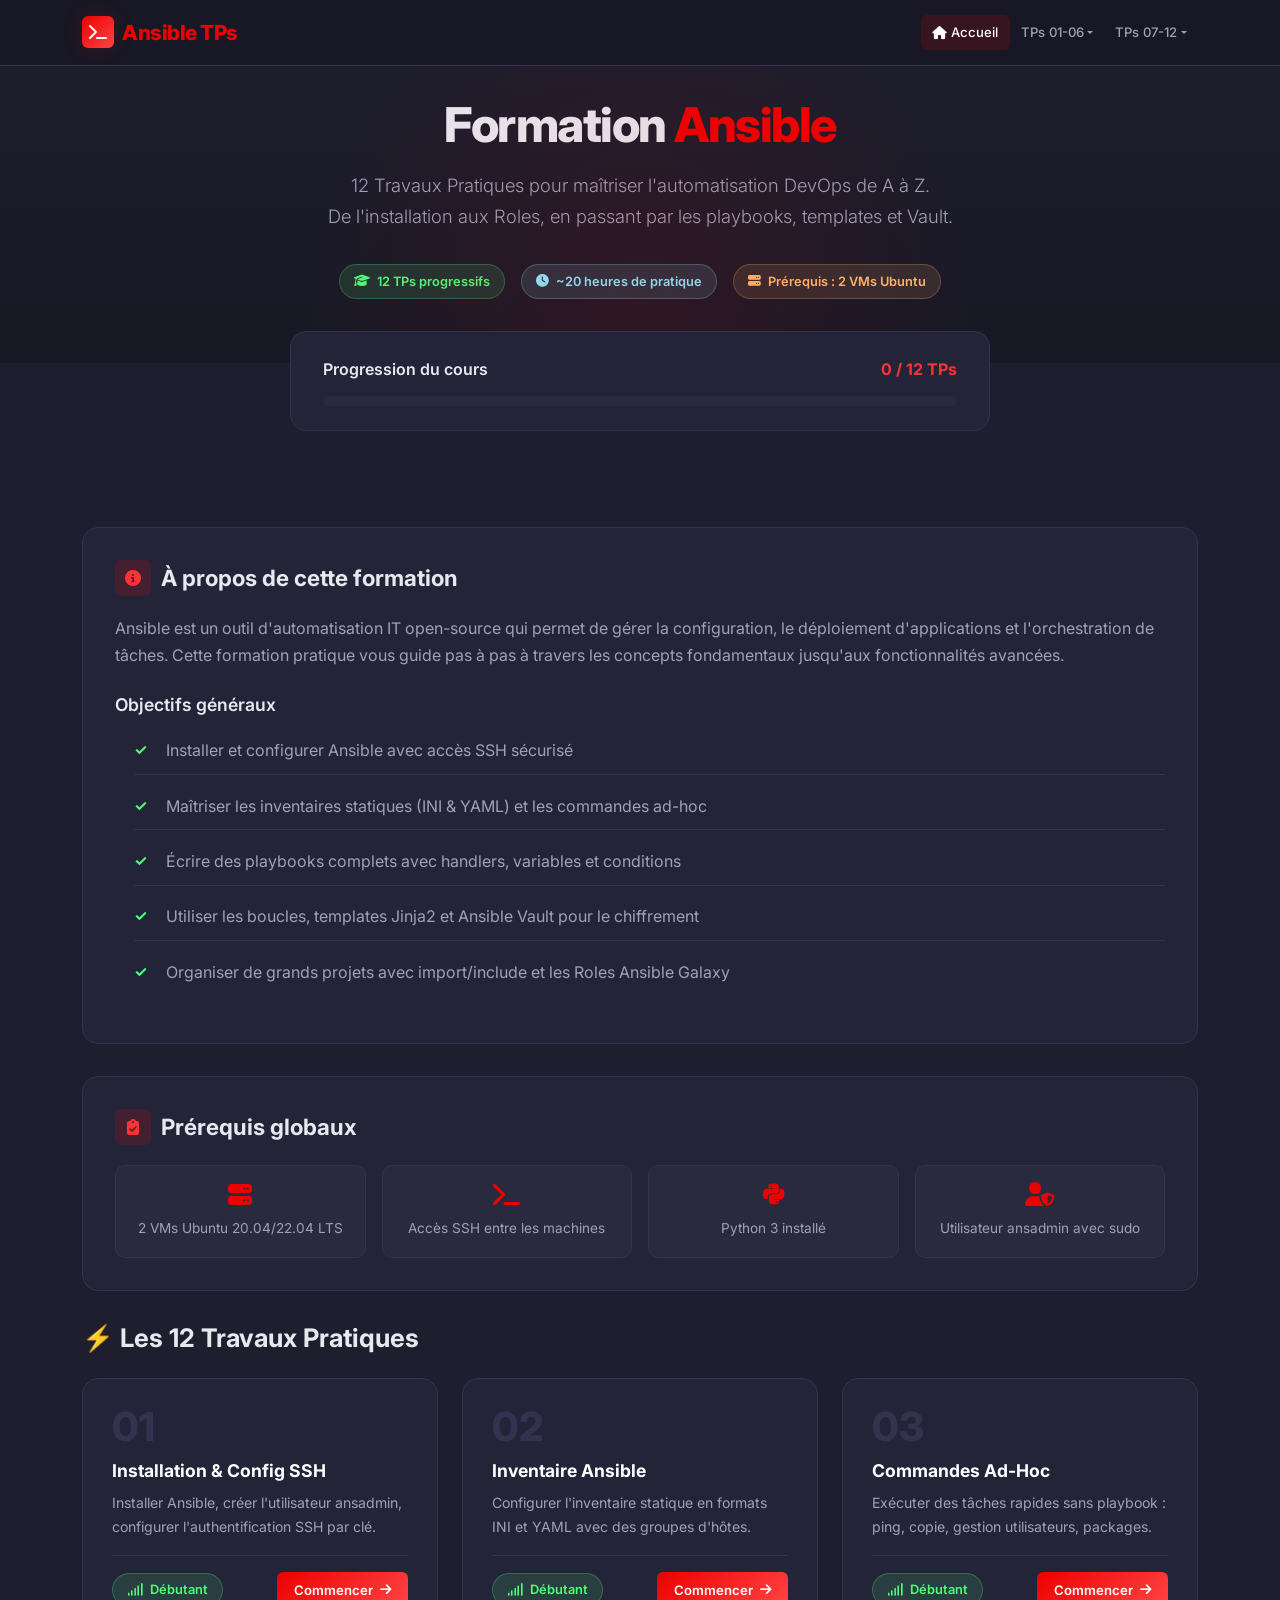
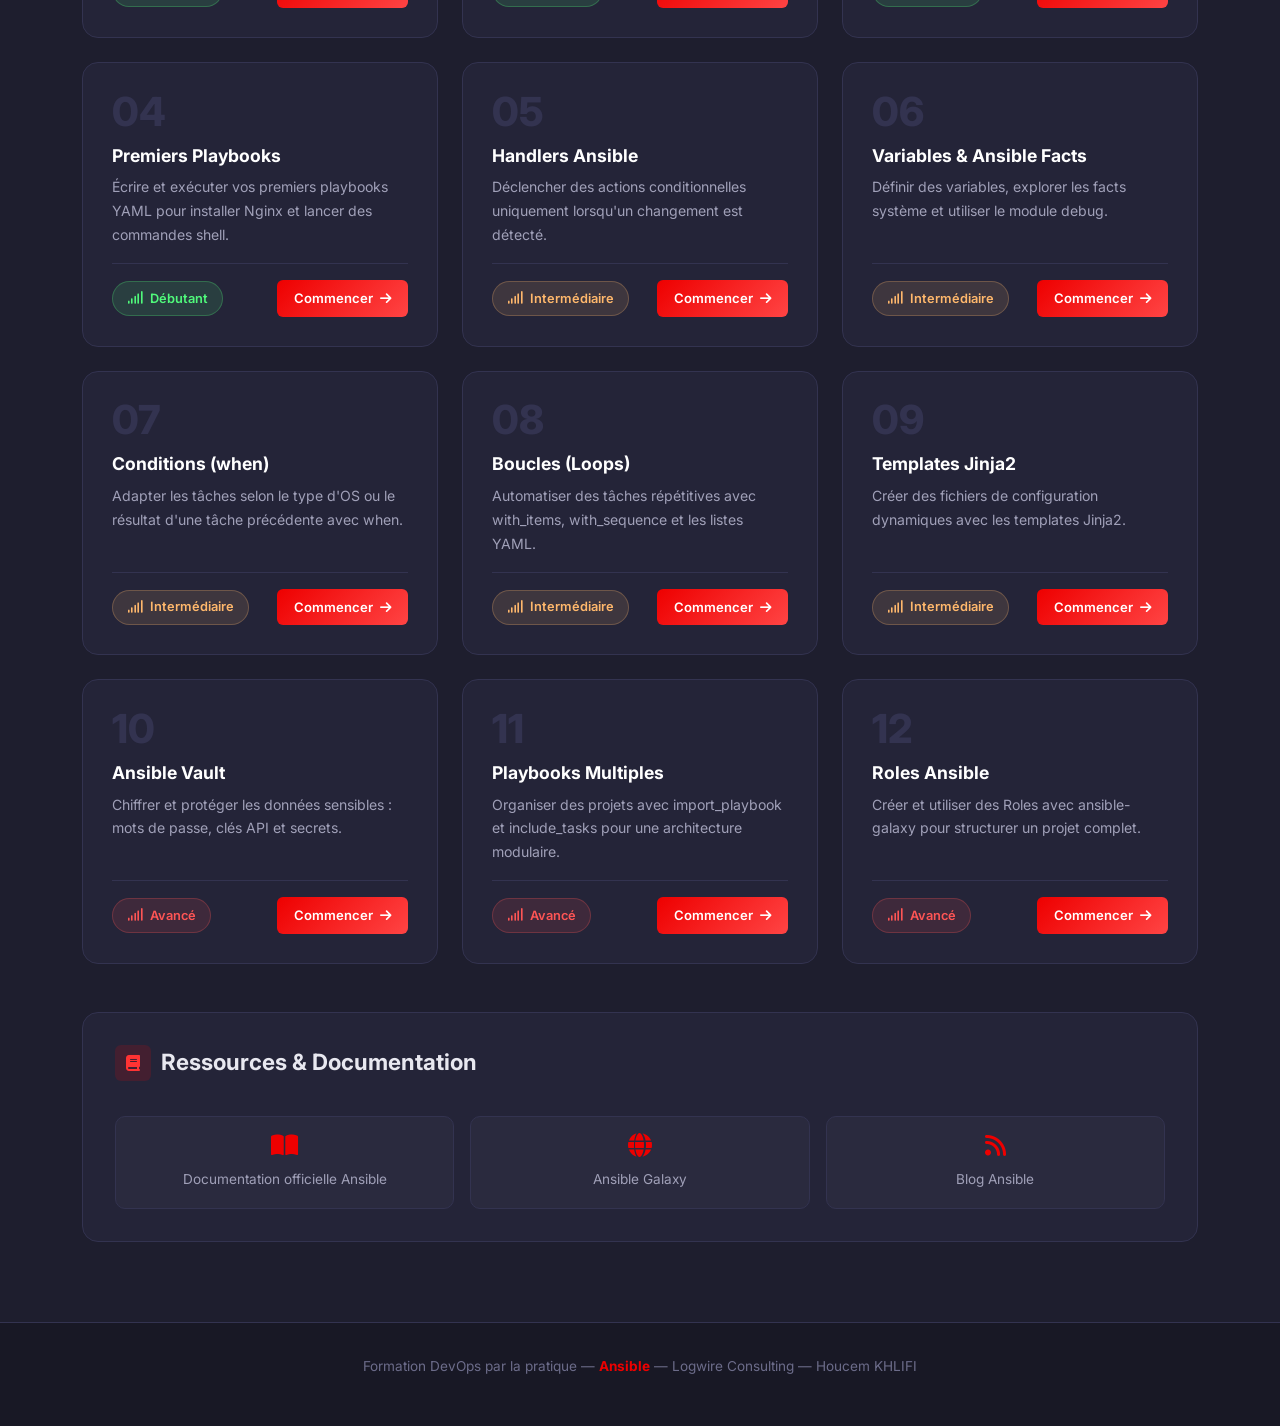
==== ansible-tps/index.html @ 87096431 "initial commit" ====
<!DOCTYPE html>
<html lang="fr">
<head>
  <meta charset="UTF-8">
  <meta name="viewport" content="width=device-width, initial-scale=1.0">
  <title>Formation Ansible — 12 Travaux Pratiques DevOps</title>
  <meta name="description" content="Série complète de 12 TPs Ansible pour maîtriser l'automatisation DevOps : installation, inventaire, playbooks, handlers, variables, templates, vault, roles.">
  <link href="https://cdn.jsdelivr.net/npm/bootstrap@5.3.3/dist/css/bootstrap.min.css" rel="stylesheet">
  <link href="https://cdnjs.cloudflare.com/ajax/libs/font-awesome/6.5.1/css/all.min.css" rel="stylesheet">
  <link href="assets/style.css" rel="stylesheet">
</head>
<body>

<!-- Navbar -->
<nav class="navbar navbar-expand-lg navbar-custom fixed-top">
  <div class="container">
    <a class="navbar-brand" href="index.html">
      <span class="brand-icon"><i class="fas fa-terminal"></i></span>
      Ansible TPs
    </a>
    <button class="navbar-toggler" type="button" data-bs-toggle="collapse" data-bs-target="#navbarNav" style="border-color: var(--border);">
      <span class="navbar-toggler-icon"></span>
    </button>
    <div class="collapse navbar-collapse" id="navbarNav">
      <ul class="navbar-nav ms-auto">
        <li class="nav-item"><a class="nav-link active" href="index.html"><i class="fas fa-home"></i> Accueil</a></li>
        <li class="nav-item dropdown">
          <a class="nav-link dropdown-toggle" href="#" data-bs-toggle="dropdown">TPs 01-06</a>
          <ul class="dropdown-menu">
            <li><a class="dropdown-item" href="tp-01-installation/tp-01.html">TP 01 — Installation</a></li>
            <li><a class="dropdown-item" href="tp-02-inventaire/tp-02.html">TP 02 — Inventaire</a></li>
            <li><a class="dropdown-item" href="tp-03-adhoc/tp-03.html">TP 03 — Ad-Hoc</a></li>
            <li><a class="dropdown-item" href="tp-04-playbooks-base/tp-04.html">TP 04 — Playbooks</a></li>
            <li><a class="dropdown-item" href="tp-05-handlers/tp-05.html">TP 05 — Handlers</a></li>
            <li><a class="dropdown-item" href="tp-06-variables/tp-06.html">TP 06 — Variables</a></li>
          </ul>
        </li>
        <li class="nav-item dropdown">
          <a class="nav-link dropdown-toggle" href="#" data-bs-toggle="dropdown">TPs 07-12</a>
          <ul class="dropdown-menu">
            <li><a class="dropdown-item" href="tp-07-conditions/tp-07.html">TP 07 — Conditions</a></li>
            <li><a class="dropdown-item" href="tp-08-boucles/tp-08.html">TP 08 — Boucles</a></li>
            <li><a class="dropdown-item" href="tp-09-templates-jinja2/tp-09.html">TP 09 — Templates</a></li>
            <li><a class="dropdown-item" href="tp-10-vault/tp-10.html">TP 10 — Vault</a></li>
            <li><a class="dropdown-item" href="tp-11-playbooks-multiples/tp-11.html">TP 11 — Multi-Playbooks</a></li>
            <li><a class="dropdown-item" href="tp-12-roles/tp-12.html">TP 12 — Roles</a></li>
          </ul>
        </li>
      </ul>
    </div>
  </div>
</nav>

<!-- Hero -->
<section class="index-hero">
  <div class="container">
    <h1>Formation <span>Ansible</span></h1>
    <p class="lead">12 Travaux Pratiques pour maîtriser l'automatisation DevOps de A à Z.<br>De l'installation aux Roles, en passant par les playbooks, templates et Vault.</p>
    <div class="d-flex justify-content-center gap-3 flex-wrap">
      <span class="badge-level"><i class="fas fa-graduation-cap"></i> 12 TPs progressifs</span>
      <span class="badge-duration"><i class="fas fa-clock"></i> ~20 heures de pratique</span>
      <span class="badge-level intermediate"><i class="fas fa-server"></i> Prérequis : 2 VMs Ubuntu</span>
    </div>
  </div>
</section>

<!-- Progress -->
<div class="container">
  <div class="progress-section">
    <div class="d-flex justify-content-between align-items-center">
      <span style="font-weight:600;">Progression du cours</span>
      <span class="text-accent" style="font-weight:700;" id="progress-text">0 / 12 TPs</span>
    </div>
    <div class="progress-bar-custom">
      <div class="progress-bar-fill" id="progress-fill"></div>
    </div>
  </div>
</div>

<!-- Introduction -->
<section class="tp-content">
  <div class="container">
    <div class="section-block animate-in">
      <h2>
        <span class="section-icon"><i class="fas fa-info-circle"></i></span>
        À propos de cette formation
      </h2>
      <p>Ansible est un outil d'automatisation IT open-source qui permet de gérer la configuration, le déploiement d'applications et l'orchestration de tâches. Cette formation pratique vous guide pas à pas à travers les concepts fondamentaux jusqu'aux fonctionnalités avancées.</p>
      
      <h3>Objectifs généraux</h3>
      <ul class="objective-list">
        <li>Installer et configurer Ansible avec accès SSH sécurisé</li>
        <li>Maîtriser les inventaires statiques (INI &amp; YAML) et les commandes ad-hoc</li>
        <li>Écrire des playbooks complets avec handlers, variables et conditions</li>
        <li>Utiliser les boucles, templates Jinja2 et Ansible Vault pour le chiffrement</li>
        <li>Organiser de grands projets avec import/include et les Roles Ansible Galaxy</li>
      </ul>
    </div>

    <!-- Prérequis -->
    <div class="section-block animate-in">
      <h2>
        <span class="section-icon"><i class="fas fa-clipboard-check"></i></span>
        Prérequis globaux
      </h2>
      <div class="prereq-grid">
        <div class="prereq-item">
          <i class="fas fa-server"></i>
          <span>2 VMs Ubuntu 20.04/22.04 LTS</span>
        </div>
        <div class="prereq-item">
          <i class="fas fa-terminal"></i>
          <span>Accès SSH entre les machines</span>
        </div>
        <div class="prereq-item">
          <i class="fab fa-python"></i>
          <span>Python 3 installé</span>
        </div>
        <div class="prereq-item">
          <i class="fas fa-user-shield"></i>
          <span>Utilisateur ansadmin avec sudo</span>
        </div>
      </div>
    </div>

    <!-- TP Cards -->
    <h2 class="mb-4" style="font-weight:700; font-size:1.6rem;">
      <span style="color:var(--accent)">⚡</span> Les 12 Travaux Pratiques
    </h2>
    <div class="row g-4">

      <!-- TP 01 -->
      <div class="col-md-6 col-lg-4 animate-in">
        <div class="tp-card">
          <div class="tp-card-number">01</div>
          <h3>Installation & Config SSH</h3>
          <p>Installer Ansible, créer l'utilisateur ansadmin, configurer l'authentification SSH par clé.</p>
          <div class="card-footer-custom">
            <span class="badge-level"><i class="fas fa-signal"></i> Débutant</span>
            <a href="tp-01-installation/tp-01.html" class="btn-start">Commencer <i class="fas fa-arrow-right"></i></a>
          </div>
        </div>
      </div>

      <!-- TP 02 -->
      <div class="col-md-6 col-lg-4 animate-in">
        <div class="tp-card">
          <div class="tp-card-number">02</div>
          <h3>Inventaire Ansible</h3>
          <p>Configurer l'inventaire statique en formats INI et YAML avec des groupes d'hôtes.</p>
          <div class="card-footer-custom">
            <span class="badge-level"><i class="fas fa-signal"></i> Débutant</span>
            <a href="tp-02-inventaire/tp-02.html" class="btn-start">Commencer <i class="fas fa-arrow-right"></i></a>
          </div>
        </div>
      </div>

      <!-- TP 03 -->
      <div class="col-md-6 col-lg-4 animate-in">
        <div class="tp-card">
          <div class="tp-card-number">03</div>
          <h3>Commandes Ad-Hoc</h3>
          <p>Exécuter des tâches rapides sans playbook : ping, copie, gestion utilisateurs, packages.</p>
          <div class="card-footer-custom">
            <span class="badge-level"><i class="fas fa-signal"></i> Débutant</span>
            <a href="tp-03-adhoc/tp-03.html" class="btn-start">Commencer <i class="fas fa-arrow-right"></i></a>
          </div>
        </div>
      </div>

      <!-- TP 04 -->
      <div class="col-md-6 col-lg-4 animate-in">
        <div class="tp-card">
          <div class="tp-card-number">04</div>
          <h3>Premiers Playbooks</h3>
          <p>Écrire et exécuter vos premiers playbooks YAML pour installer Nginx et lancer des commandes shell.</p>
          <div class="card-footer-custom">
            <span class="badge-level"><i class="fas fa-signal"></i> Débutant</span>
            <a href="tp-04-playbooks-base/tp-04.html" class="btn-start">Commencer <i class="fas fa-arrow-right"></i></a>
          </div>
        </div>
      </div>

      <!-- TP 05 -->
      <div class="col-md-6 col-lg-4 animate-in">
        <div class="tp-card">
          <div class="tp-card-number">05</div>
          <h3>Handlers Ansible</h3>
          <p>Déclencher des actions conditionnelles uniquement lorsqu'un changement est détecté.</p>
          <div class="card-footer-custom">
            <span class="badge-level intermediate"><i class="fas fa-signal"></i> Intermédiaire</span>
            <a href="tp-05-handlers/tp-05.html" class="btn-start">Commencer <i class="fas fa-arrow-right"></i></a>
          </div>
        </div>
      </div>

      <!-- TP 06 -->
      <div class="col-md-6 col-lg-4 animate-in">
        <div class="tp-card">
          <div class="tp-card-number">06</div>
          <h3>Variables & Ansible Facts</h3>
          <p>Définir des variables, explorer les facts système et utiliser le module debug.</p>
          <div class="card-footer-custom">
            <span class="badge-level intermediate"><i class="fas fa-signal"></i> Intermédiaire</span>
            <a href="tp-06-variables/tp-06.html" class="btn-start">Commencer <i class="fas fa-arrow-right"></i></a>
          </div>
        </div>
      </div>

      <!-- TP 07 -->
      <div class="col-md-6 col-lg-4 animate-in">
        <div class="tp-card">
          <div class="tp-card-number">07</div>
          <h3>Conditions (when)</h3>
          <p>Adapter les tâches selon le type d'OS ou le résultat d'une tâche précédente avec when.</p>
          <div class="card-footer-custom">
            <span class="badge-level intermediate"><i class="fas fa-signal"></i> Intermédiaire</span>
            <a href="tp-07-conditions/tp-07.html" class="btn-start">Commencer <i class="fas fa-arrow-right"></i></a>
          </div>
        </div>
      </div>

      <!-- TP 08 -->
      <div class="col-md-6 col-lg-4 animate-in">
        <div class="tp-card">
          <div class="tp-card-number">08</div>
          <h3>Boucles (Loops)</h3>
          <p>Automatiser des tâches répétitives avec with_items, with_sequence et les listes YAML.</p>
          <div class="card-footer-custom">
            <span class="badge-level intermediate"><i class="fas fa-signal"></i> Intermédiaire</span>
            <a href="tp-08-boucles/tp-08.html" class="btn-start">Commencer <i class="fas fa-arrow-right"></i></a>
          </div>
        </div>
      </div>

      <!-- TP 09 -->
      <div class="col-md-6 col-lg-4 animate-in">
        <div class="tp-card">
          <div class="tp-card-number">09</div>
          <h3>Templates Jinja2</h3>
          <p>Créer des fichiers de configuration dynamiques avec les templates Jinja2.</p>
          <div class="card-footer-custom">
            <span class="badge-level intermediate"><i class="fas fa-signal"></i> Intermédiaire</span>
            <a href="tp-09-templates-jinja2/tp-09.html" class="btn-start">Commencer <i class="fas fa-arrow-right"></i></a>
          </div>
        </div>
      </div>

      <!-- TP 10 -->
      <div class="col-md-6 col-lg-4 animate-in">
        <div class="tp-card">
          <div class="tp-card-number">10</div>
          <h3>Ansible Vault</h3>
          <p>Chiffrer et protéger les données sensibles : mots de passe, clés API et secrets.</p>
          <div class="card-footer-custom">
            <span class="badge-level advanced"><i class="fas fa-signal"></i> Avancé</span>
            <a href="tp-10-vault/tp-10.html" class="btn-start">Commencer <i class="fas fa-arrow-right"></i></a>
          </div>
        </div>
      </div>

      <!-- TP 11 -->
      <div class="col-md-6 col-lg-4 animate-in">
        <div class="tp-card">
          <div class="tp-card-number">11</div>
          <h3>Playbooks Multiples</h3>
          <p>Organiser des projets avec import_playbook et include_tasks pour une architecture modulaire.</p>
          <div class="card-footer-custom">
            <span class="badge-level advanced"><i class="fas fa-signal"></i> Avancé</span>
            <a href="tp-11-playbooks-multiples/tp-11.html" class="btn-start">Commencer <i class="fas fa-arrow-right"></i></a>
          </div>
        </div>
      </div>

      <!-- TP 12 -->
      <div class="col-md-6 col-lg-4 animate-in">
        <div class="tp-card">
          <div class="tp-card-number">12</div>
          <h3>Roles Ansible</h3>
          <p>Créer et utiliser des Roles avec ansible-galaxy pour structurer un projet complet.</p>
          <div class="card-footer-custom">
            <span class="badge-level advanced"><i class="fas fa-signal"></i> Avancé</span>
            <a href="tp-12-roles/tp-12.html" class="btn-start">Commencer <i class="fas fa-arrow-right"></i></a>
          </div>
        </div>
      </div>

    </div>

    <!-- Documentation links -->
    <div class="section-block mt-5 animate-in">
      <h2>
        <span class="section-icon"><i class="fas fa-book"></i></span>
        Ressources & Documentation
      </h2>
      <div class="row g-3 mt-2">
        <div class="col-md-4">
          <a href="https://docs.ansible.com/" target="_blank" class="prereq-item d-block text-decoration-none">
            <i class="fas fa-book-open"></i>
            <span>Documentation officielle Ansible</span>
          </a>
        </div>
        <div class="col-md-4">
          <a href="https://galaxy.ansible.com/" target="_blank" class="prereq-item d-block text-decoration-none">
            <i class="fas fa-globe"></i>
            <span>Ansible Galaxy</span>
          </a>
        </div>
        <div class="col-md-4">
          <a href="https://www.ansible.com/blog" target="_blank" class="prereq-item d-block text-decoration-none">
            <i class="fas fa-rss"></i>
            <span>Blog Ansible</span>
          </a>
        </div>
      </div>
    </div>
  </div>
</section>

<!-- Footer -->
<footer class="footer">
  <div class="container">
    <p>Formation DevOps par la pratique — <span class="footer-brand">Ansible</span> — Logwire Consulting — Houcem KHLIFI</p>
  </div>
</footer>

<script src="https://cdn.jsdelivr.net/npm/bootstrap@5.3.3/dist/js/bootstrap.bundle.min.js"></script>
<script>
// Simple progress tracker using localStorage
document.addEventListener('DOMContentLoaded', function() {
  const total = 12;
  let completed = 0;
  for(let i = 1; i <= total; i++) {
    if(localStorage.getItem('tp-' + String(i).padStart(2,'0') + '-done') === 'true') completed++;
  }
  const pct = Math.round((completed / total) * 100);
  document.getElementById('progress-fill').style.width = pct + '%';
  document.getElementById('progress-text').textContent = completed + ' / ' + total + ' TPs';
});
</script>
</body>
</html>
---- ansible-tps/assets/style.css ----
/* ===== Ansible TPs - Design System ===== */
@import url('https://fonts.googleapis.com/css2?family=Inter:wght@300;400;500;600;700;800&family=JetBrains+Mono:wght@400;500;600&display=swap');

:root {
  --bg-primary: #1e1e2e;
  --bg-secondary: #181825;
  --bg-card: #242438;
  --bg-code: #282a36;
  --bg-surface: #2a2a3e;
  --accent: #EE0000;
  --accent-bright: #ff3333;
  --accent-dark: #bb0000;
  --accent-glow: rgba(238, 0, 0, 0.15);
  --text-primary: #e8e8f0;
  --text-secondary: #a0a0b8;
  --text-muted: #6c6c8a;
  --border: #333350;
  --border-light: #3a3a55;
  --success: #50fa7b;
  --warning: #ffb86c;
  --info: #8be9fd;
  --danger: #ff5555;
  --gradient-accent: linear-gradient(135deg, #EE0000, #ff4444);
  --gradient-dark: linear-gradient(180deg, #1e1e2e, #181825);
  --shadow-sm: 0 2px 8px rgba(0,0,0,0.2);
  --shadow-md: 0 4px 16px rgba(0,0,0,0.3);
  --shadow-lg: 0 8px 32px rgba(0,0,0,0.4);
  --shadow-glow: 0 0 20px rgba(238, 0, 0, 0.2);
  --radius-sm: 6px;
  --radius-md: 10px;
  --radius-lg: 16px;
  --radius-xl: 24px;
  --transition: all 0.3s cubic-bezier(0.4, 0, 0.2, 1);
}

*, *::before, *::after { box-sizing: border-box; margin: 0; padding: 0; }

html { scroll-behavior: smooth; }

body {
  font-family: 'Inter', -apple-system, BlinkMacSystemFont, sans-serif;
  background: var(--bg-primary);
  color: var(--text-primary);
  line-height: 1.7;
  min-height: 100vh;
  -webkit-font-smoothing: antialiased;
}

/* ===== Scrollbar ===== */
::-webkit-scrollbar { width: 8px; }
::-webkit-scrollbar-track { background: var(--bg-secondary); }
::-webkit-scrollbar-thumb { background: var(--border); border-radius: 4px; }
::-webkit-scrollbar-thumb:hover { background: var(--accent); }

/* ===== Navbar ===== */
.navbar-custom {
  background: rgba(24, 24, 37, 0.95) !important;
  backdrop-filter: blur(20px);
  -webkit-backdrop-filter: blur(20px);
  border-bottom: 1px solid var(--border);
  padding: 0.6rem 0;
  transition: var(--transition);
}
.navbar-custom .navbar-brand {
  font-weight: 800;
  font-size: 1.3rem;
  color: var(--accent) !important;
  letter-spacing: -0.5px;
  display: flex;
  align-items: center;
  gap: 0.5rem;
}
.navbar-custom .navbar-brand .brand-icon {
  width: 32px; height: 32px;
  background: var(--gradient-accent);
  border-radius: var(--radius-sm);
  display: flex; align-items: center; justify-content: center;
  font-size: 1rem; color: #fff;
  box-shadow: var(--shadow-glow);
}
.navbar-custom .nav-link {
  color: var(--text-secondary) !important;
  font-size: 0.82rem;
  font-weight: 500;
  padding: 0.4rem 0.7rem !important;
  border-radius: var(--radius-sm);
  transition: var(--transition);
}
.navbar-custom .nav-link:hover,
.navbar-custom .nav-link.active {
  color: #fff !important;
  background: var(--accent-glow);
}
.navbar-custom .dropdown-menu {
  background: var(--bg-card);
  border: 1px solid var(--border);
  border-radius: var(--radius-md);
  box-shadow: var(--shadow-lg);
  padding: 0.5rem;
}
.navbar-custom .dropdown-item {
  color: var(--text-secondary);
  border-radius: var(--radius-sm);
  padding: 0.5rem 0.8rem;
  font-size: 0.85rem;
  transition: var(--transition);
}
.navbar-custom .dropdown-item:hover {
  background: var(--accent-glow);
  color: #fff;
}

/* ===== Hero / Header ===== */
.tp-hero {
  background: var(--gradient-dark);
  padding: 5rem 0 3rem;
  position: relative;
  overflow: hidden;
  border-bottom: 1px solid var(--border);
}
.tp-hero::before {
  content: '';
  position: absolute;
  top: -50%;
  right: -20%;
  width: 600px;
  height: 600px;
  background: radial-gradient(circle, rgba(238,0,0,0.08) 0%, transparent 70%);
  pointer-events: none;
}
.tp-hero .tp-number {
  display: inline-flex;
  align-items: center;
  gap: 0.5rem;
  background: var(--accent-glow);
  border: 1px solid rgba(238,0,0,0.3);
  color: var(--accent-bright);
  font-weight: 700;
  font-size: 0.85rem;
  padding: 0.4rem 1rem;
  border-radius: 50px;
  margin-bottom: 1rem;
  letter-spacing: 0.5px;
}
.tp-hero h1 {
  font-size: 2.5rem;
  font-weight: 800;
  letter-spacing: -1px;
  margin-bottom: 1rem;
  background: linear-gradient(135deg, #fff 0%, #ccc 100%);
  -webkit-background-clip: text;
  -webkit-text-fill-color: transparent;
  background-clip: text;
}
.tp-hero .meta-badges {
  display: flex;
  gap: 0.8rem;
  flex-wrap: wrap;
  margin-top: 1rem;
}
.badge-level, .badge-duration {
  display: inline-flex;
  align-items: center;
  gap: 0.4rem;
  padding: 0.35rem 0.9rem;
  border-radius: 50px;
  font-size: 0.8rem;
  font-weight: 600;
}
.badge-level { background: rgba(80,250,123,0.12); color: var(--success); border: 1px solid rgba(80,250,123,0.25); }
.badge-level.intermediate { background: rgba(255,184,108,0.12); color: var(--warning); border: 1px solid rgba(255,184,108,0.25); }
.badge-level.advanced { background: rgba(255,85,85,0.12); color: var(--danger); border: 1px solid rgba(255,85,85,0.25); }
.badge-duration { background: rgba(139,233,253,0.12); color: var(--info); border: 1px solid rgba(139,233,253,0.25); }

/* ===== Content Sections ===== */
.tp-content { padding: 3rem 0; }

.section-block {
  background: var(--bg-card);
  border: 1px solid var(--border);
  border-radius: var(--radius-lg);
  padding: 2rem;
  margin-bottom: 2rem;
  transition: var(--transition);
}
.section-block:hover {
  border-color: var(--border-light);
  box-shadow: var(--shadow-md);
}
.section-block h2 {
  font-size: 1.4rem;
  font-weight: 700;
  margin-bottom: 1.2rem;
  display: flex;
  align-items: center;
  gap: 0.6rem;
}
.section-block h2 .section-icon {
  width: 36px; height: 36px;
  background: var(--accent-glow);
  border-radius: var(--radius-sm);
  display: flex; align-items: center; justify-content: center;
  color: var(--accent-bright);
  font-size: 1rem;
  flex-shrink: 0;
}
.section-block h3 {
  font-size: 1.1rem;
  font-weight: 600;
  margin: 1.5rem 0 0.8rem;
  color: var(--text-primary);
}
.section-block ul { padding-left: 1.2rem; }
.section-block ul li {
  margin-bottom: 0.5rem;
  color: var(--text-secondary);
}
.section-block ul li::marker { color: var(--accent); }
.section-block p { color: var(--text-secondary); margin-bottom: 0.8rem; }

/* ===== Objective List ===== */
.objective-list {
  list-style: none;
  padding: 0;
}
.objective-list li {
  padding: 0.6rem 0 0.6rem 2rem;
  position: relative;
  color: var(--text-secondary);
  border-bottom: 1px solid var(--border);
}
.objective-list li:last-child { border-bottom: none; }
.objective-list li::before {
  content: '✓';
  position: absolute;
  left: 0;
  color: var(--success);
  font-weight: 700;
  font-size: 0.95rem;
}

/* ===== Step Cards ===== */
.step-card {
  background: var(--bg-surface);
  border: 1px solid var(--border);
  border-radius: var(--radius-md);
  padding: 1.5rem;
  margin-bottom: 1.2rem;
  position: relative;
  transition: var(--transition);
}
.step-card:hover {
  border-color: rgba(238,0,0,0.3);
  transform: translateX(4px);
}
.step-card .step-number {
  position: absolute;
  top: -10px;
  left: 20px;
  background: var(--gradient-accent);
  color: #fff;
  width: 28px; height: 28px;
  border-radius: 50%;
  display: flex; align-items: center; justify-content: center;
  font-size: 0.8rem;
  font-weight: 700;
  box-shadow: var(--shadow-glow);
}
.step-card h4 {
  font-size: 1rem;
  font-weight: 600;
  margin-bottom: 0.8rem;
  padding-left: 0.5rem;
}
.step-card p {
  color: var(--text-secondary);
  font-size: 0.92rem;
}

/* ===== Code Blocks ===== */
.code-wrapper {
  position: relative;
  margin: 1rem 0;
  border-radius: var(--radius-md);
  overflow: hidden;
  border: 1px solid var(--border);
}
.code-header {
  background: #21222c;
  padding: 0.5rem 1rem;
  display: flex;
  justify-content: space-between;
  align-items: center;
  border-bottom: 1px solid var(--border);
}
.code-header .file-name {
  font-family: 'JetBrains Mono', monospace;
  font-size: 0.78rem;
  color: var(--text-muted);
  display: flex;
  align-items: center;
  gap: 0.4rem;
}
.code-header .file-name i { color: var(--accent); font-size: 0.7rem; }
.code-header .copy-btn {
  background: transparent;
  border: 1px solid var(--border);
  color: var(--text-muted);
  font-size: 0.75rem;
  padding: 0.25rem 0.6rem;
  border-radius: var(--radius-sm);
  cursor: pointer;
  transition: var(--transition);
  font-family: 'Inter', sans-serif;
}
.code-header .copy-btn:hover {
  border-color: var(--accent);
  color: var(--accent);
}
.code-wrapper pre {
  margin: 0;
  padding: 1.2rem;
  background: var(--bg-code);
  overflow-x: auto;
}
.code-wrapper pre code {
  font-family: 'JetBrains Mono', monospace;
  font-size: 0.85rem;
  line-height: 1.6;
}

/* Console output */
.console-output {
  background: #0d1117;
  border: 1px solid #30363d;
  border-radius: var(--radius-md);
  padding: 1.2rem;
  margin: 1rem 0;
  font-family: 'JetBrains Mono', monospace;
  font-size: 0.82rem;
  color: #58a6ff;
  line-height: 1.6;
  overflow-x: auto;
}
.console-output .prompt { color: var(--success); }
.console-output .output { color: #c9d1d9; }
.console-output .highlight { color: var(--warning); }
.console-output .error { color: var(--danger); }

/* ===== Architecture Diagram ===== */
.architecture-box {
  background: var(--bg-code);
  border: 1px solid var(--border);
  border-radius: var(--radius-md);
  padding: 1.5rem;
  margin: 1rem 0;
  font-family: 'JetBrains Mono', monospace;
  font-size: 0.82rem;
  line-height: 1.5;
  color: var(--info);
  overflow-x: auto;
  white-space: pre;
}

/* ===== Key Points ===== */
.key-points {
  background: linear-gradient(135deg, rgba(238,0,0,0.08) 0%, rgba(238,0,0,0.02) 100%);
  border: 1px solid rgba(238,0,0,0.2);
  border-left: 4px solid var(--accent);
  border-radius: var(--radius-md);
  padding: 1.5rem;
  margin: 1.5rem 0;
}
.key-points h3 {
  color: var(--accent-bright);
  font-size: 1rem;
  font-weight: 700;
  margin-bottom: 0.8rem !important;
  margin-top: 0 !important;
  display: flex;
  align-items: center;
  gap: 0.5rem;
}
.key-points ul { padding-left: 1rem; }
.key-points li { color: var(--text-secondary); margin-bottom: 0.4rem; font-size: 0.92rem; }

/* ===== Info / Warning boxes ===== */
.info-box {
  background: rgba(139,233,253,0.06);
  border: 1px solid rgba(139,233,253,0.2);
  border-left: 4px solid var(--info);
  border-radius: var(--radius-md);
  padding: 1rem 1.2rem;
  margin: 1rem 0;
  color: var(--text-secondary);
  font-size: 0.92rem;
}
.warning-box {
  background: rgba(255,184,108,0.06);
  border: 1px solid rgba(255,184,108,0.2);
  border-left: 4px solid var(--warning);
  border-radius: var(--radius-md);
  padding: 1rem 1.2rem;
  margin: 1rem 0;
  color: var(--text-secondary);
  font-size: 0.92rem;
}

/* ===== Navigation Buttons ===== */
.tp-nav {
  display: flex;
  justify-content: space-between;
  align-items: center;
  gap: 1rem;
  padding: 2rem 0;
  margin-top: 2rem;
  border-top: 1px solid var(--border);
}
.tp-nav a {
  display: inline-flex;
  align-items: center;
  gap: 0.5rem;
  padding: 0.7rem 1.5rem;
  border-radius: var(--radius-md);
  text-decoration: none;
  font-weight: 600;
  font-size: 0.9rem;
  transition: var(--transition);
}
.btn-prev {
  background: var(--bg-surface);
  border: 1px solid var(--border);
  color: var(--text-secondary);
}
.btn-prev:hover { border-color: var(--accent); color: #fff; transform: translateX(-4px); }
.btn-next {
  background: var(--gradient-accent);
  border: none;
  color: #fff;
  box-shadow: var(--shadow-glow);
}
.btn-next:hover { transform: translateX(4px); box-shadow: 0 0 30px rgba(238,0,0,0.3); }

/* ===== Footer ===== */
.footer {
  background: var(--bg-secondary);
  border-top: 1px solid var(--border);
  padding: 2rem 0;
  text-align: center;
  color: var(--text-muted);
  font-size: 0.85rem;
}
.footer .footer-brand { color: var(--accent); font-weight: 700; }

/* ===== Index Page ===== */
.index-hero {
  background: var(--gradient-dark);
  padding: 6rem 0 4rem;
  text-align: center;
  position: relative;
  overflow: hidden;
}
.index-hero::before {
  content: '';
  position: absolute;
  top: -100px;
  left: 50%;
  transform: translateX(-50%);
  width: 800px;
  height: 800px;
  background: radial-gradient(circle, rgba(238,0,0,0.1) 0%, transparent 60%);
  pointer-events: none;
}
.index-hero h1 {
  font-size: 3rem;
  font-weight: 800;
  letter-spacing: -1.5px;
  margin-bottom: 1rem;
}
.index-hero h1 span { color: var(--accent); }
.index-hero .lead {
  color: var(--text-secondary);
  font-size: 1.15rem;
  max-width: 650px;
  margin: 0 auto 2rem;
}

/* Progress bar */
.progress-section {
  background: var(--bg-card);
  border: 1px solid var(--border);
  border-radius: var(--radius-lg);
  padding: 1.5rem 2rem;
  margin: -2rem auto 3rem;
  max-width: 700px;
  position: relative;
  z-index: 2;
}
.progress-bar-custom {
  background: var(--bg-surface);
  border-radius: 50px;
  height: 10px;
  overflow: hidden;
  margin-top: 0.8rem;
}
.progress-bar-fill {
  height: 100%;
  background: var(--gradient-accent);
  border-radius: 50px;
  width: 0%;
  transition: width 1.5s ease;
  box-shadow: var(--shadow-glow);
}

/* TP Cards */
.tp-card {
  background: var(--bg-card);
  border: 1px solid var(--border);
  border-radius: var(--radius-lg);
  padding: 1.8rem;
  transition: var(--transition);
  height: 100%;
  display: flex;
  flex-direction: column;
  position: relative;
  overflow: hidden;
}
.tp-card::before {
  content: '';
  position: absolute;
  top: 0;
  left: 0;
  right: 0;
  height: 3px;
  background: var(--gradient-accent);
  opacity: 0;
  transition: var(--transition);
}
.tp-card:hover {
  border-color: rgba(238,0,0,0.3);
  transform: translateY(-4px);
  box-shadow: var(--shadow-lg);
}
.tp-card:hover::before { opacity: 1; }
.tp-card .tp-card-number {
  font-size: 2.5rem;
  font-weight: 800;
  color: var(--border);
  line-height: 1;
  margin-bottom: 0.8rem;
}
.tp-card:hover .tp-card-number { color: var(--accent); }
.tp-card h3 {
  font-size: 1.1rem;
  font-weight: 700;
  margin-bottom: 0.6rem;
  color: #fff;
}
.tp-card p {
  color: var(--text-secondary);
  font-size: 0.88rem;
  flex: 1;
  margin-bottom: 1rem;
}
.tp-card .card-footer-custom {
  display: flex;
  justify-content: space-between;
  align-items: center;
  padding-top: 1rem;
  border-top: 1px solid var(--border);
  margin-top: auto;
}
.tp-card .btn-start {
  display: inline-flex;
  align-items: center;
  gap: 0.4rem;
  background: var(--gradient-accent);
  color: #fff;
  border: none;
  padding: 0.45rem 1.1rem;
  border-radius: var(--radius-sm);
  text-decoration: none;
  font-size: 0.82rem;
  font-weight: 600;
  transition: var(--transition);
}
.tp-card .btn-start:hover {
  box-shadow: var(--shadow-glow);
  transform: scale(1.05);
}

/* ===== Prereq Section ===== */
.prereq-grid {
  display: grid;
  grid-template-columns: repeat(auto-fill, minmax(200px, 1fr));
  gap: 1rem;
  margin-top: 1rem;
}
.prereq-item {
  background: var(--bg-surface);
  border: 1px solid var(--border);
  border-radius: var(--radius-md);
  padding: 1rem;
  text-align: center;
  transition: var(--transition);
}
.prereq-item:hover { border-color: var(--accent); }
.prereq-item i { font-size: 1.5rem; color: var(--accent); margin-bottom: 0.5rem; display: block; }
.prereq-item span { font-size: 0.85rem; color: var(--text-secondary); }

/* ===== Responsive ===== */
@media (max-width: 768px) {
  .tp-hero h1 { font-size: 1.8rem; }
  .index-hero h1 { font-size: 2rem; }
  .section-block { padding: 1.2rem; }
  .tp-nav { flex-direction: column; }
  .tp-nav a { width: 100%; justify-content: center; }
  .navbar-custom .nav-link { font-size: 0.78rem; padding: 0.3rem 0.5rem !important; }
}

/* ===== Animations ===== */
@keyframes fadeInUp {
  from { opacity: 0; transform: translateY(20px); }
  to { opacity: 1; transform: translateY(0); }
}
.animate-in {
  animation: fadeInUp 0.5s ease forwards;
  opacity: 0;
}
.animate-in:nth-child(1) { animation-delay: 0.1s; }
.animate-in:nth-child(2) { animation-delay: 0.2s; }
.animate-in:nth-child(3) { animation-delay: 0.3s; }
.animate-in:nth-child(4) { animation-delay: 0.4s; }
.animate-in:nth-child(5) { animation-delay: 0.5s; }
.animate-in:nth-child(6) { animation-delay: 0.6s; }

/* ===== Misc ===== */
a { color: var(--accent-bright); text-decoration: none; transition: var(--transition); }
a:hover { color: #fff; }
.text-accent { color: var(--accent-bright); }
.bg-accent-glow { background: var(--accent-glow); }
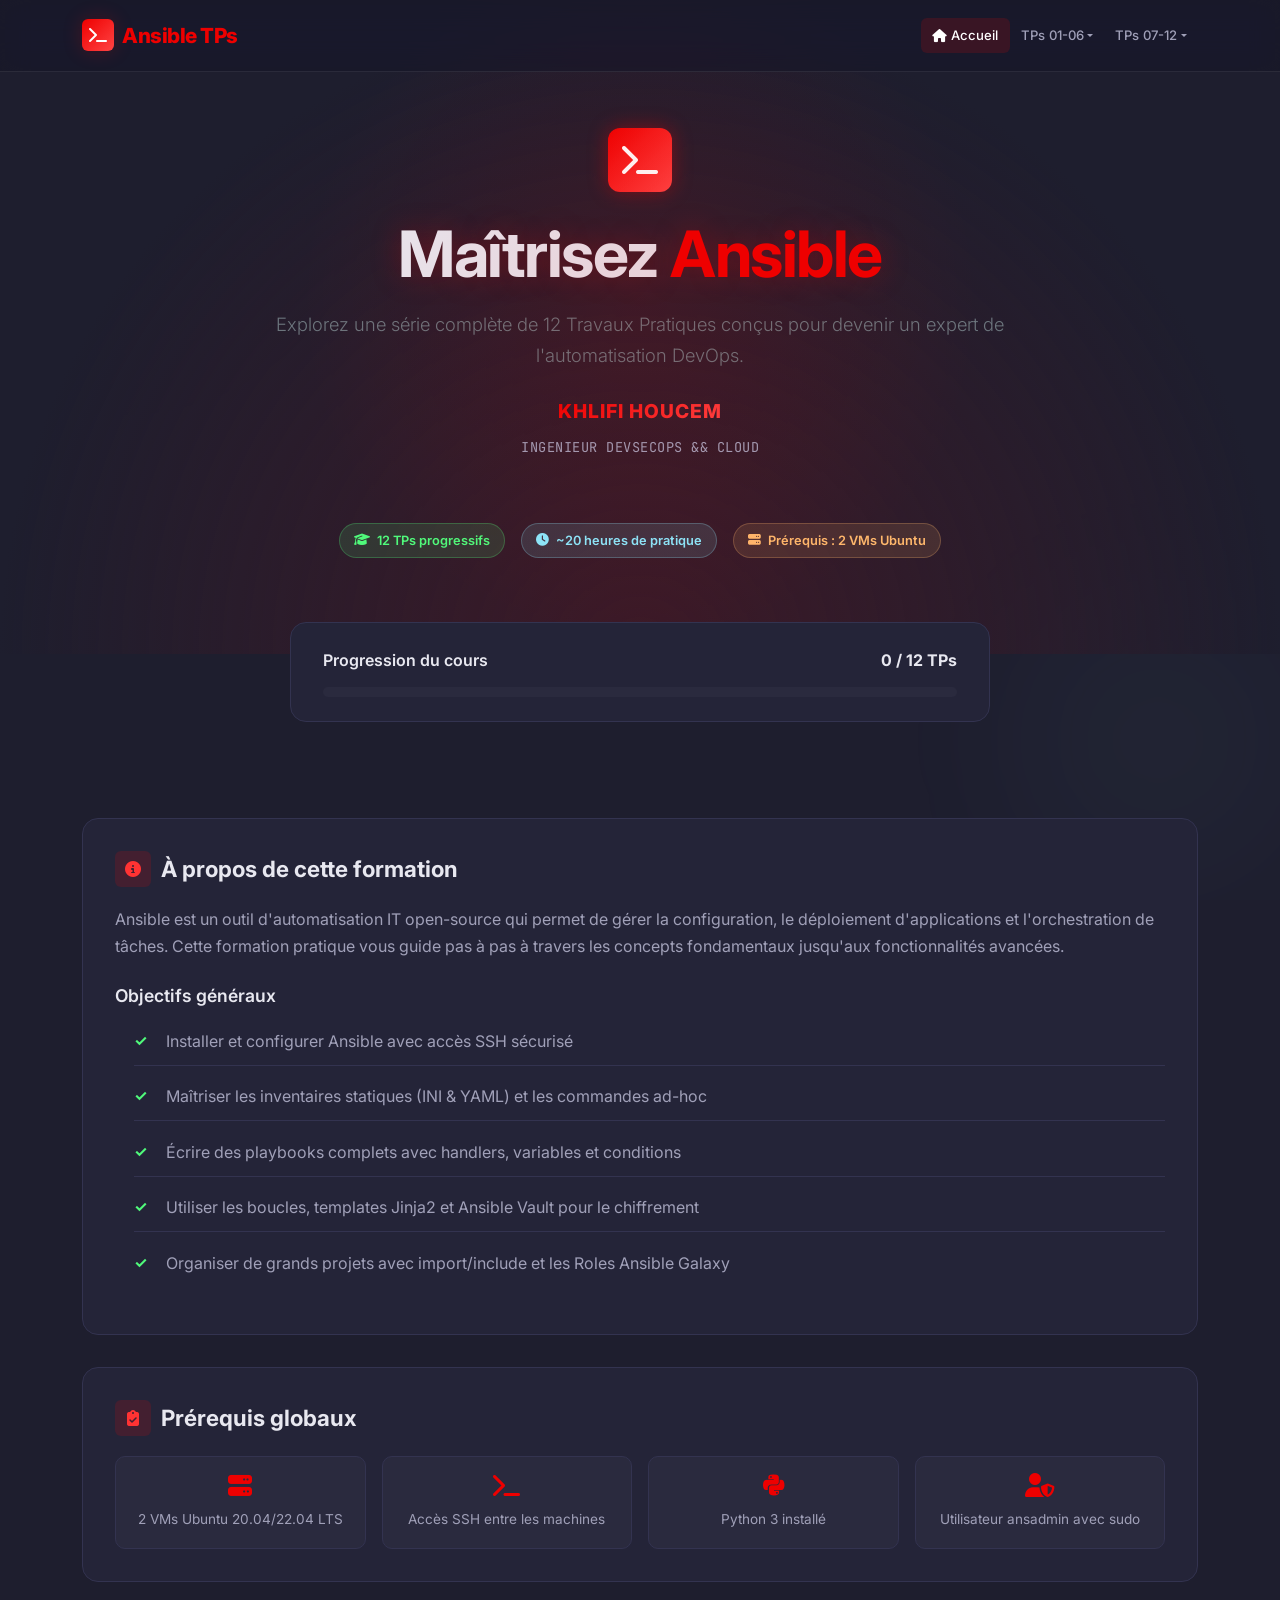
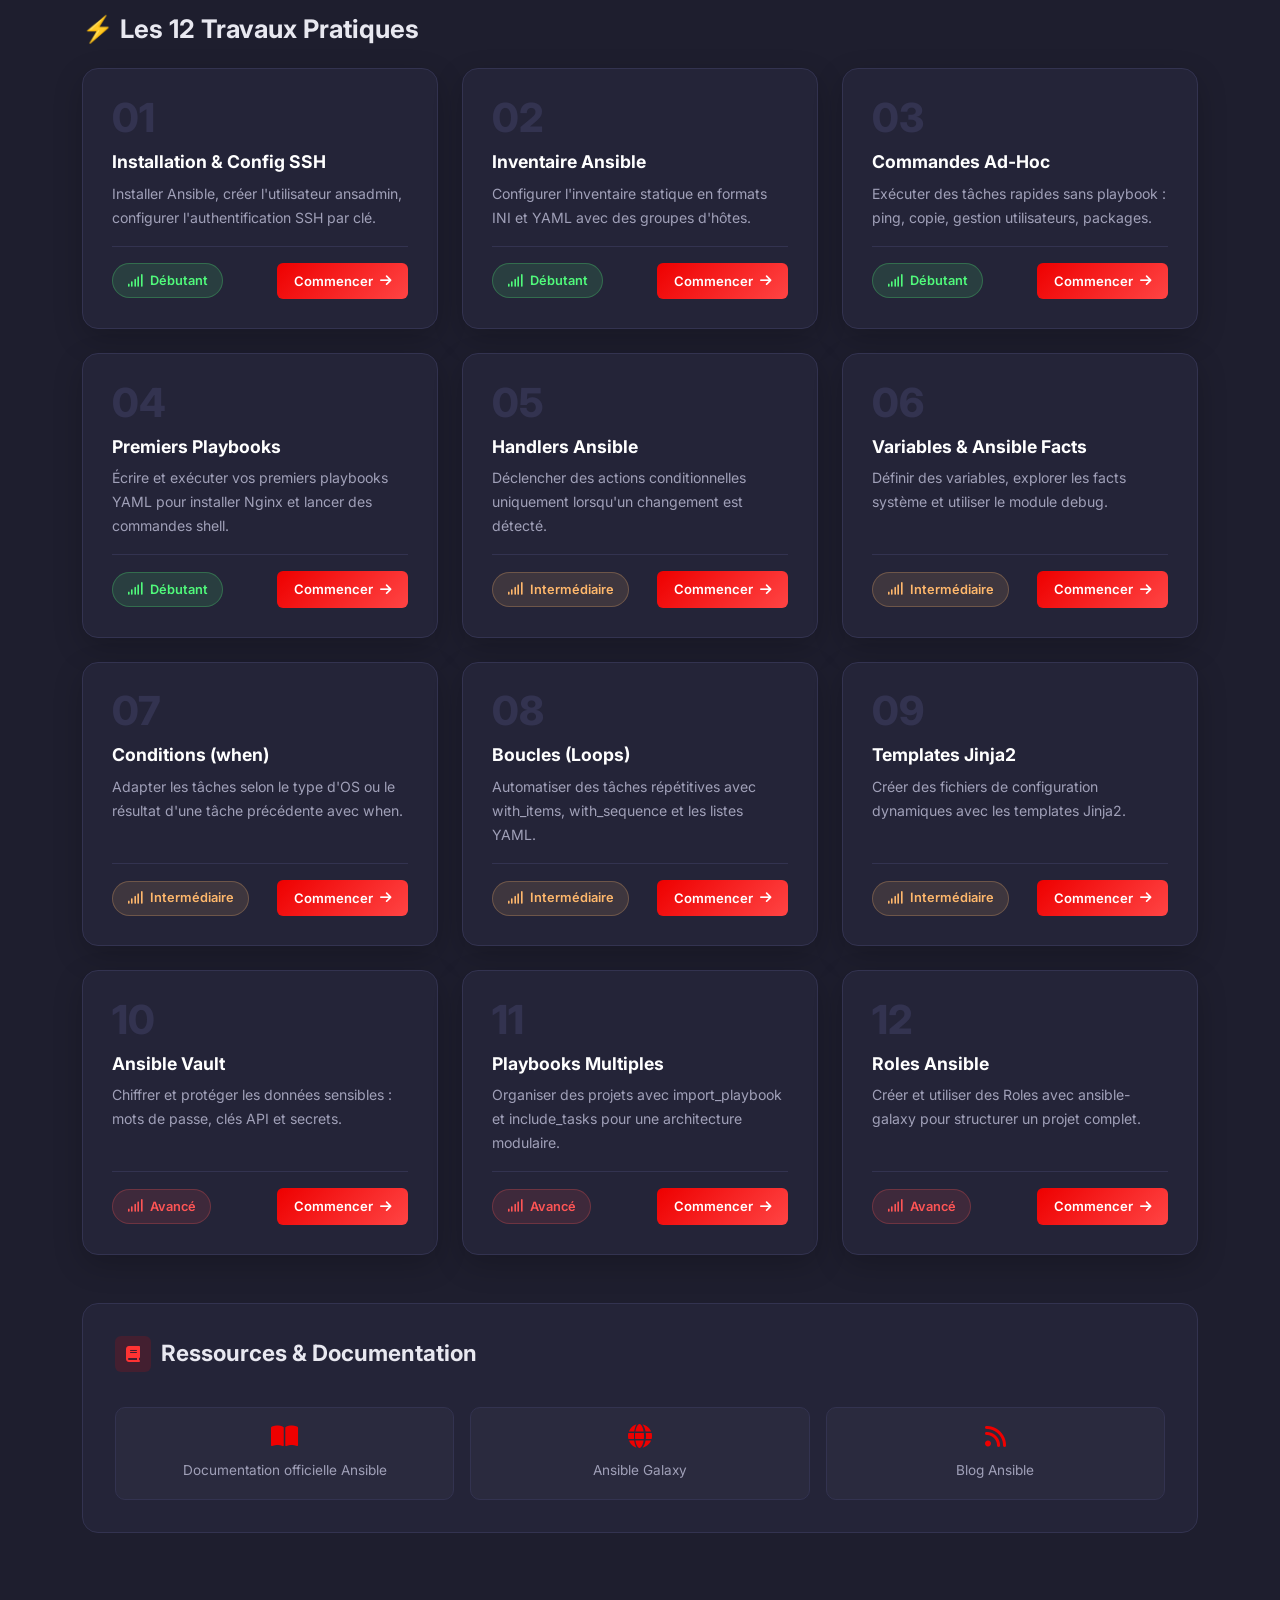
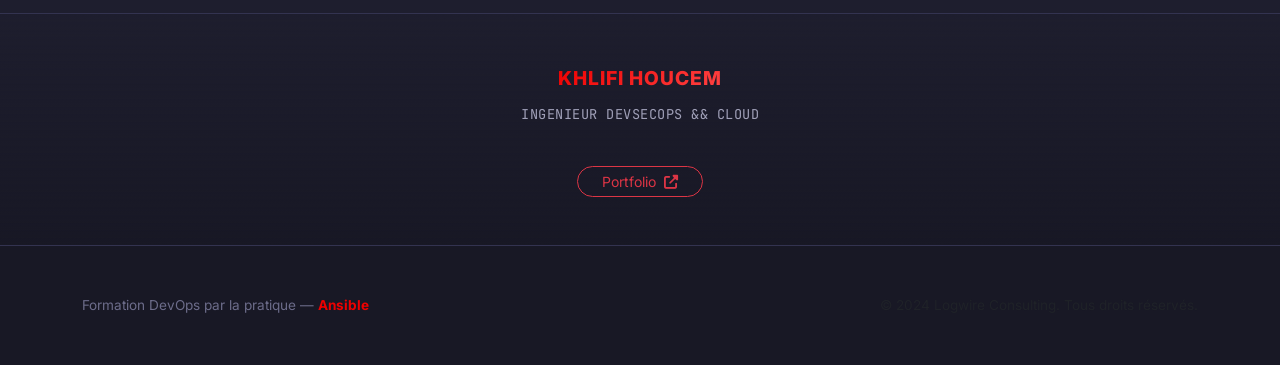
==== commit e6821f63: "initial commit" ====
--- a/ansible-tps/index.html
+++ b/ansible-tps/index.html
@@ -10,6 +10,12 @@
   <link href="assets/style.css" rel="stylesheet">
 </head>
 <body>
+
+<!-- Background Blobs -->
+<div class="bg-blobs">
+  <div class="blob blob-1"></div>
+  <div class="blob blob-2"></div>
+</div>
 
 <!-- Navbar -->
 <nav class="navbar navbar-expand-lg navbar-custom fixed-top">
@@ -53,9 +59,22 @@
 
 <!-- Hero -->
 <section class="index-hero">
-  <div class="container">
-    <h1>Formation <span>Ansible</span></h1>
-    <p class="lead">12 Travaux Pratiques pour maîtriser l'automatisation DevOps de A à Z.<br>De l'installation aux Roles, en passant par les playbooks, templates et Vault.</p>
+  <div class="container text-center">
+    <div class="floating-icon mb-4">
+      <div class="brand-icon" style="width: 64px; height: 64px; font-size: 2rem; margin: 0 auto; background: var(--gradient-accent); border-radius: 12px; display: flex; align-items: center; justify-content: center; color: white; box-shadow: 0 0 20px rgba(238, 0, 0, 0.4);">
+        <i class="fas fa-terminal"></i>
+      </div>
+    </div>
+    <h1 class="display-3 fw-bold mb-3">Maîtrisez <span class="text-accent">Ansible</span></h1>
+    <p class="lead mb-4 text-secondary mx-auto" style="max-width: 800px;">
+      Explorez une série complète de 12 Travaux Pratiques conçus pour devenir un expert de l'automatisation DevOps.
+    </p>
+    
+    <div class="signature-badge mb-5">
+      <p class="signature-name">KHLIFI HOUCEM</p>
+      <p class="signature-title">INGENIEUR DEVSECOPS && CLOUD</p>
+    </div>
+
     <div class="d-flex justify-content-center gap-3 flex-wrap">
       <span class="badge-level"><i class="fas fa-graduation-cap"></i> 12 TPs progressifs</span>
       <span class="badge-duration"><i class="fas fa-clock"></i> ~20 heures de pratique</span>
@@ -317,10 +336,30 @@
   </div>
 </section>
 
+<!-- Signature Section -->
+<section class="signature-section animate-in">
+  <div class="container">
+    <div class="signature-badge">
+      <p class="signature-name">KHLIFI HOUCEM</p>
+      <p class="signature-title">INGENIEUR DEVSECOPS && CLOUD</p>
+      <div class="mt-3">
+        <a href="#" class="btn btn-outline-danger btn-sm rounded-pill px-4">Portfolio <i class="fas fa-external-link-alt ms-1"></i></a>
+      </div>
+    </div>
+  </div>
+</section>
+
 <!-- Footer -->
 <footer class="footer">
   <div class="container">
-    <p>Formation DevOps par la pratique — <span class="footer-brand">Ansible</span> — Logwire Consulting — Houcem KHLIFI</p>
+    <div class="row align-items-center">
+      <div class="col-md-6 text-md-start mb-3 mb-md-0">
+        <p class="mb-0">Formation DevOps par la pratique — <span class="footer-brand">Ansible</span></p>
+      </div>
+      <div class="col-md-6 text-md-end">
+        <p class="mb-0 text-muted">© 2024 Logwire Consulting. Tous droits réservés.</p>
+      </div>
+    </div>
   </div>
 </footer>
 
--- a/ansible-tps/assets/style.css
+++ b/ansible-tps/assets/style.css
@@ -52,14 +52,42 @@
 ::-webkit-scrollbar-thumb { background: var(--border); border-radius: 4px; }
 ::-webkit-scrollbar-thumb:hover { background: var(--accent); }
 
-/* ===== Navbar ===== */
+/* ===== Premium Effects ===== */
+.bg-blobs {
+  position: fixed;
+  top: 0; left: 0; right: 0; bottom: 0;
+  overflow: hidden;
+  z-index: -1;
+  pointer-events: none;
+}
+
+.blob {
+  position: absolute;
+  width: 500px; height: 500px;
+  background: radial-gradient(circle, var(--accent-glow) 0%, transparent 70%);
+  border-radius: 50%;
+  filter: blur(60px);
+  opacity: 0.4;
+  animation: blob-float 20s infinite alternate;
+}
+
+.blob-1 { top: -10%; left: -10%; animation-delay: 0s; }
+.blob-2 { bottom: -10%; right: -10%; background: radial-gradient(circle, rgba(139, 233, 253, 0.1) 0%, transparent 70%); animation-delay: -5s; }
+
+@keyframes blob-float {
+  0% { transform: translate(0, 0) scale(1); }
+  33% { transform: translate(50px, 100px) scale(1.1); }
+  66% { transform: translate(-30px, -50px) scale(0.9); }
+  100% { transform: translate(0, 0) scale(1); }
+}
+
+/* ===== Navbar Glassmorphism ===== */
 .navbar-custom {
-  background: rgba(24, 24, 37, 0.95) !important;
-  backdrop-filter: blur(20px);
-  -webkit-backdrop-filter: blur(20px);
-  border-bottom: 1px solid var(--border);
-  padding: 0.6rem 0;
-  transition: var(--transition);
+  background: rgba(24, 24, 37, 0.7) !important;
+  backdrop-filter: blur(15px) saturate(180%);
+  -webkit-backdrop-filter: blur(15px) saturate(180%);
+  border-bottom: 1px solid rgba(255, 255, 255, 0.08);
+  padding: 0.8rem 0;
 }
 .navbar-custom .navbar-brand {
   font-weight: 800;
@@ -634,8 +662,82 @@
 .animate-in:nth-child(5) { animation-delay: 0.5s; }
 .animate-in:nth-child(6) { animation-delay: 0.6s; }
 
-/* ===== Misc ===== */
-a { color: var(--accent-bright); text-decoration: none; transition: var(--transition); }
-a:hover { color: #fff; }
-.text-accent { color: var(--accent-bright); }
-.bg-accent-glow { background: var(--accent-glow); }
+/* ===== Signature Section ===== */
+.signature-section {
+  padding: 3rem 0;
+  text-align: center;
+  background: linear-gradient(to bottom, transparent, var(--bg-secondary));
+  border-top: 1px solid var(--border);
+}
+
+.signature-badge {
+  display: inline-flex;
+  flex-direction: column;
+  align-items: center;
+  gap: 0.5rem;
+}
+
+.signature-name {
+  font-family: 'Inter', sans-serif;
+  font-size: 1.2rem;
+  font-weight: 800;
+  letter-spacing: 1px;
+  text-transform: uppercase;
+  background: var(--gradient-accent);
+  -webkit-background-clip: text;
+  background-clip: text;
+  -webkit-text-fill-color: transparent;
+  margin-bottom: 0;
+}
+
+.signature-title {
+  font-family: 'JetBrains Mono', monospace;
+  font-size: 0.85rem;
+  color: var(--text-secondary);
+  letter-spacing: 0.5px;
+}
+
+/* ===== Enhanced Hero ===== */
+.index-hero {
+  padding: 8rem 0 6rem;
+  background: radial-gradient(circle at 50% 100%, rgba(238, 0, 0, 0.15), var(--bg-primary) 70%);
+}
+
+.index-hero h1 {
+  font-size: 4rem;
+  text-shadow: 0 0 30px rgba(238, 0, 0, 0.3);
+}
+
+/* ===== Floating Animation ===== */
+@keyframes float {
+  0% { transform: translateY(0px); }
+  50% { transform: translateY(-10px); }
+  100% { transform: translateY(0px); }
+}
+
+.floating-icon {
+  animation: float 3s ease-in-out infinite;
+  display: inline-block;
+}
+
+/* ===== Card Enhancements ===== */
+.tp-card {
+  border: 1px solid var(--border);
+  box-shadow: 0 10px 30px rgba(0, 0, 0, 0.2);
+}
+
+.tp-card:hover {
+  border-color: var(--accent);
+  box-shadow: 0 15px 40px rgba(238, 0, 0, 0.15);
+}
+
+/* ===== Footer adjustments ===== */
+.footer {
+  padding: 3rem 0;
+}
+
+/* ===== Responsive Fixes ===== */
+@media (max-width: 768px) {
+  .index-hero h1 { font-size: 2.5rem; }
+  .signature-name { font-size: 1rem; }
+}
